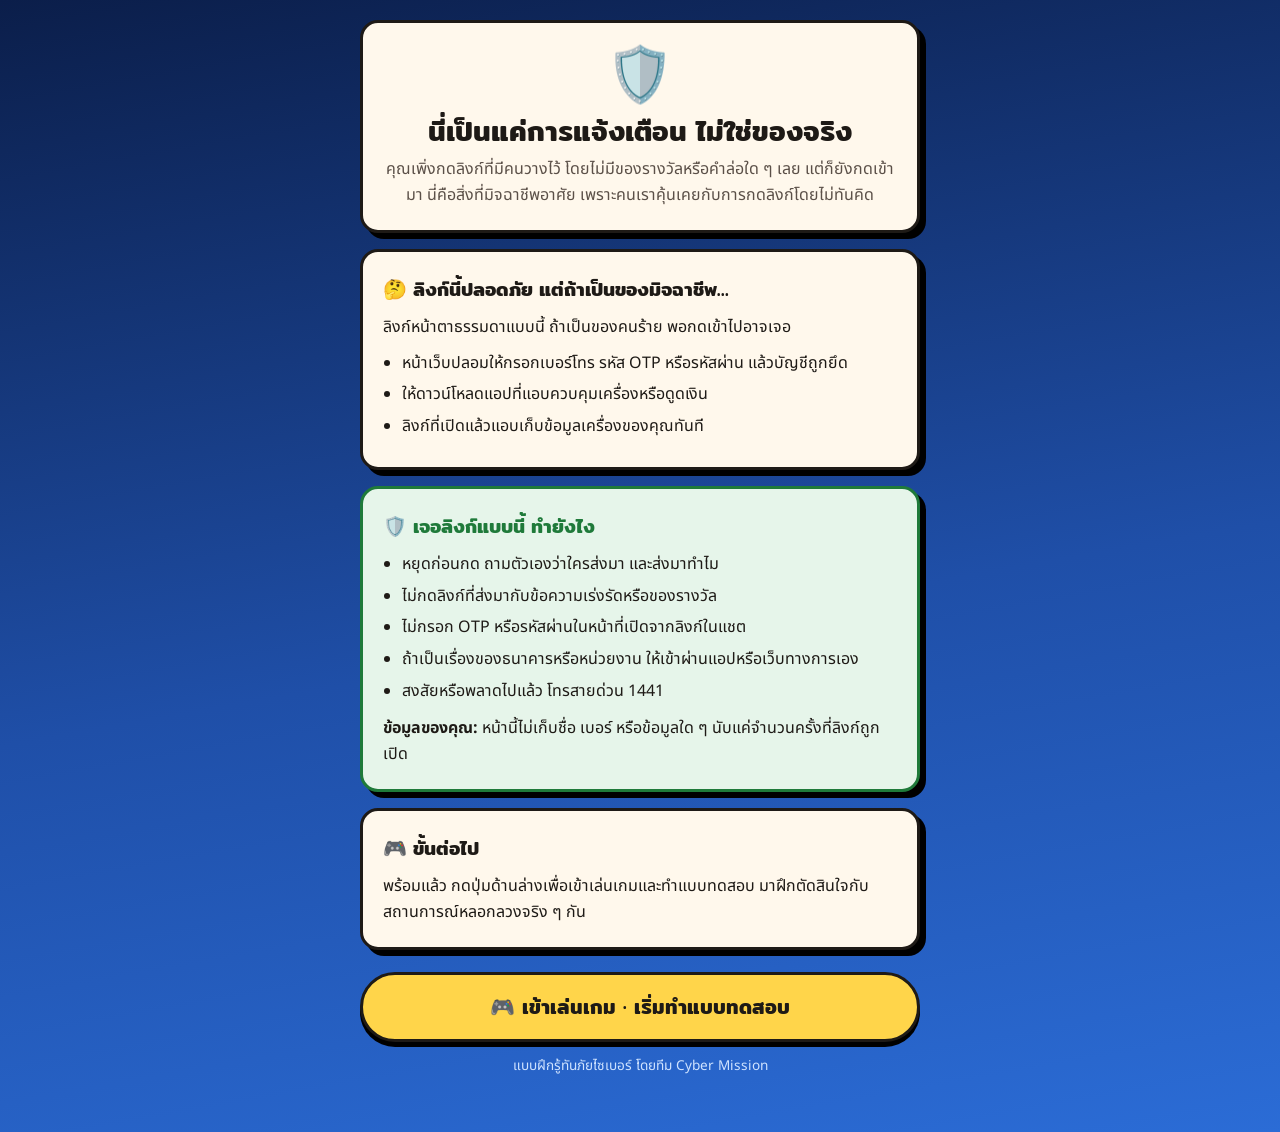
==== cyber-mission-real/index.html @ e285584d "Repurpose bait page: cyber-mission-real landing before the test, no discount framing Rename gift/ ->" ====
<!doctype html>
<html lang="th">
<head>
<meta charset="utf-8">
<meta name="viewport" content="width=device-width,initial-scale=1,viewport-fit=cover">
<meta name="robots" content="noindex">
<title>รู้ทันภัยไซเบอร์ · ก่อนทำแบบทดสอบ Cyber Mission</title>
<meta name="description" content="แบบฝึกรู้ทันการกดลิงก์ ก่อนเริ่มทำแบบทดสอบ Cyber Mission">
<meta property="og:type" content="website">
<meta property="og:title" content="🛡️ รู้ทันภัยไซเบอร์ · ก่อนทำแบบทดสอบ">
<meta property="og:description" content="แบบฝึกรู้ทันการกดลิงก์ ก่อนเริ่มทำแบบทดสอบ Cyber Mission">
<meta property="og:image" content="https://polypiku.github.io/cyber-mission/cyber-mission-real/og.png">
<meta property="og:image:width" content="1200">
<meta property="og:image:height" content="630">
<meta name="twitter:card" content="summary_large_image">
<link rel="preconnect" href="https://fonts.googleapis.com">
<link rel="preconnect" href="https://fonts.gstatic.com" crossorigin>
<link href="https://fonts.googleapis.com/css2?family=Mitr:wght@500;600&family=Noto+Sans+Thai:wght@400;600;800&display=swap" rel="stylesheet">
<style>
:root{--ink:#1E1A16;--paper:#FFF8EC;--blue:#1F4FA8;--sky:#49C8FF;--red:#E2462B;--ok:#1F7A3A;--muted:#5B5048}
*{box-sizing:border-box}
[hidden]{display:none !important}
html,body{margin:0}
body{font-family:"Noto Sans Thai",system-ui,sans-serif;color:var(--ink);background:linear-gradient(170deg,#0B1E4A,#1F4FA8 55%,#2B6CD6);min-height:100dvh;padding:20px 16px 40px;line-height:1.6}
.wrap{max-width:560px;margin:0 auto}
.load{min-height:70dvh;display:grid;place-items:center;text-align:center;color:#fff;font-family:Mitr,sans-serif;font-size:1.2rem}
.spin{width:46px;height:46px;border:5px solid rgba(255,255,255,.3);border-top-color:#fff;border-radius:50%;margin:0 auto 14px;animation:s 0.8s linear infinite}
@keyframes s{to{transform:rotate(360deg)}}
.card{background:var(--paper);border:3px solid var(--ink);border-radius:18px;box-shadow:6px 6px 0 #000;padding:22px 20px;margin-bottom:16px}
.hero{text-align:center;padding-top:26px}
.hook{font-size:3.4rem;line-height:1;margin:0}
h1{font-family:Mitr,sans-serif;font-weight:600;font-size:1.75rem;line-height:1.35;margin:10px 0 6px}
.sub{margin:0;color:var(--muted)}
.count{margin:18px auto 0;display:inline-block;background:#FFE7A0;border:2.5px solid var(--ink);border-radius:14px;padding:10px 18px;font-weight:600}
.count b{display:block;font-family:Mitr,sans-serif;font-size:2.4rem;line-height:1.1;color:var(--red)}
h2{font-family:Mitr,sans-serif;font-weight:600;font-size:1.2rem;margin:0 0 10px}
ul{margin:0;padding-left:1.2em}
li{margin:6px 0}
.safe{background:#E6F5EA;border-color:var(--ok)}
.safe h2{color:var(--ok)}
.cta{display:block;text-align:center;text-decoration:none;font-family:Mitr,sans-serif;font-weight:600;font-size:1.25rem;color:var(--ink);background:#FFD54A;border:3px solid var(--ink);border-radius:999px;box-shadow:0 5px 0 #000;padding:16px 18px;margin:22px 0 10px}
.cta:active{transform:translateY(3px);box-shadow:0 2px 0 #000}
.cta:focus-visible{outline:4px solid var(--sky);outline-offset:3px}
.foot{text-align:center;color:#CFE3FF;font-size:.85rem;margin-top:14px}
@media (prefers-reduced-motion:reduce){.spin{animation:none}}
</style>
</head>
<body>
<div class="wrap">
  <div class="load" id="load" aria-live="polite"><div><div class="spin" aria-hidden="true"></div>กำลังเปิดหน้า…</div></div>

  <main id="main" hidden>
    <section class="card hero">
      <p class="hook" aria-hidden="true">🛡️</p>
      <h1>นี่เป็นแค่การแจ้งเตือน ไม่ใช่ของจริง</h1>
      <p class="sub">คุณเพิ่งกดลิงก์ที่มีคนวางไว้ โดยไม่มีของรางวัลหรือคำล่อใด ๆ เลย แต่ก็ยังกดเข้ามา นี่คือสิ่งที่มิจฉาชีพอาศัย เพราะคนเราคุ้นเคยกับการกดลิงก์โดยไม่ทันคิด</p>
      <div class="count" id="count" hidden><span id="countLabel">คุณคือคนที่</span><b id="countNum">–</b><span id="countTail">ที่กดลิงก์นี้</span></div>
    </section>

    <section class="card">
      <h2>🤔 ลิงก์นี้ปลอดภัย แต่ถ้าเป็นของมิจฉาชีพ…</h2>
      <p style="margin:0 0 10px">ลิงก์หน้าตาธรรมดาแบบนี้ ถ้าเป็นของคนร้าย พอกดเข้าไปอาจเจอ</p>
      <ul>
        <li>หน้าเว็บปลอมให้กรอกเบอร์โทร รหัส OTP หรือรหัสผ่าน แล้วบัญชีถูกยึด</li>
        <li>ให้ดาวน์โหลดแอปที่แอบควบคุมเครื่องหรือดูดเงิน</li>
        <li>ลิงก์ที่เปิดแล้วแอบเก็บข้อมูลเครื่องของคุณทันที</li>
      </ul>
    </section>

    <section class="card safe">
      <h2>🛡️ เจอลิงก์แบบนี้ ทำยังไง</h2>
      <ul>
        <li>หยุดก่อนกด ถามตัวเองว่าใครส่งมา และส่งมาทำไม</li>
        <li>ไม่กดลิงก์ที่ส่งมากับข้อความเร่งรัดหรือของรางวัล</li>
        <li>ไม่กรอก OTP หรือรหัสผ่านในหน้าที่เปิดจากลิงก์ในแชต</li>
        <li>ถ้าเป็นเรื่องของธนาคารหรือหน่วยงาน ให้เข้าผ่านแอปหรือเว็บทางการเอง</li>
        <li>สงสัยหรือพลาดไปแล้ว โทรสายด่วน 1441</li>
      </ul>
      <p style="margin:12px 0 0"><b>ข้อมูลของคุณ:</b> หน้านี้ไม่เก็บชื่อ เบอร์ หรือข้อมูลใด ๆ นับแค่จำนวนครั้งที่ลิงก์ถูกเปิด</p>
    </section>

    <section class="card">
      <h2>🎮 ขั้นต่อไป</h2>
      <p style="margin:0">พร้อมแล้ว กดปุ่มด้านล่างเพื่อเข้าเล่นเกมและทำแบบทดสอบ มาฝึกตัดสินใจกับสถานการณ์หลอกลวงจริง ๆ กัน</p>
    </section>

    <a class="cta" href="../">🎮 เข้าเล่นเกม · เริ่มทำแบบทดสอบ</a>
    <p class="foot">แบบฝึกรู้ทันภัยไซเบอร์ โดยทีม Cyber Mission</p>
  </main>
</div>

<script>
/* Counts opens of this link in Supabase (bait_hit / bait_count).
   Nothing about the visitor is sent: only the campaign code from ?c= (e.g. a class: ?c=sec1).
   A browser that already opened the link is counted once. */
const SUPA_URL="https://mhxcivjgcobzrosgjupu.supabase.co";
const SUPA_KEY="eyJhbGciOiJIUzI1NiIsInR5cCI6IkpXVCJ9.eyJpc3MiOiJzdXBhYmFzZSIsInJlZiI6Im1oeGNpdmpnY29ienJvc2dqdXB1Iiwicm9sZSI6ImFub24iLCJpYXQiOjE3OTQ0OTI1NjEsImV4cCI6MjExMDA2ODU2MX0.poafJhGL6zQxCEZaC7FihrScjNpY0OekDEI1zTX2mP4";
const camp=((new URLSearchParams(location.search).get("c")||"main").toLowerCase().replace(/[^a-z0-9_-]/g,"").slice(0,32))||"main";
const seenKey="cm-bait-"+camp;
let seen=false; try{ seen=localStorage.getItem(seenKey)==="1"; }catch(e){}

async function rpc(fn){
  const ctl=new AbortController(), t=setTimeout(()=>ctl.abort(),6000);
  try{
    const r=await fetch(`${SUPA_URL}/rest/v1/rpc/${fn}`,{method:"POST",signal:ctl.signal,
      headers:{"Content-Type":"application/json",apikey:SUPA_KEY,Authorization:"Bearer "+SUPA_KEY},
      body:JSON.stringify({c:camp})});
    if(!r.ok) return null;
    const n=Number(await r.json()); return Number.isFinite(n)?n:null;
  }catch(e){ return null; }finally{ clearTimeout(t); }
}
async function run(){
  const wait=new Promise(r=>setTimeout(r,700));
  const n=await rpc(seen?"bait_count":"bait_hit");
  if(!seen && n!==null){ try{ localStorage.setItem(seenKey,"1"); }catch(e){} }
  await wait;
  document.getElementById("load").hidden=true;
  document.getElementById("main").hidden=false;
  if(n!==null){
    if(seen){ document.getElementById("countLabel").textContent="ลิงก์นี้ถูกกดไปแล้ว"; document.getElementById("countTail").textContent="ครั้ง"; }
    document.getElementById("countNum").textContent=n.toLocaleString("th-TH");
    document.getElementById("count").hidden=false;
  }
}
run();
</script>
</body>
</html>
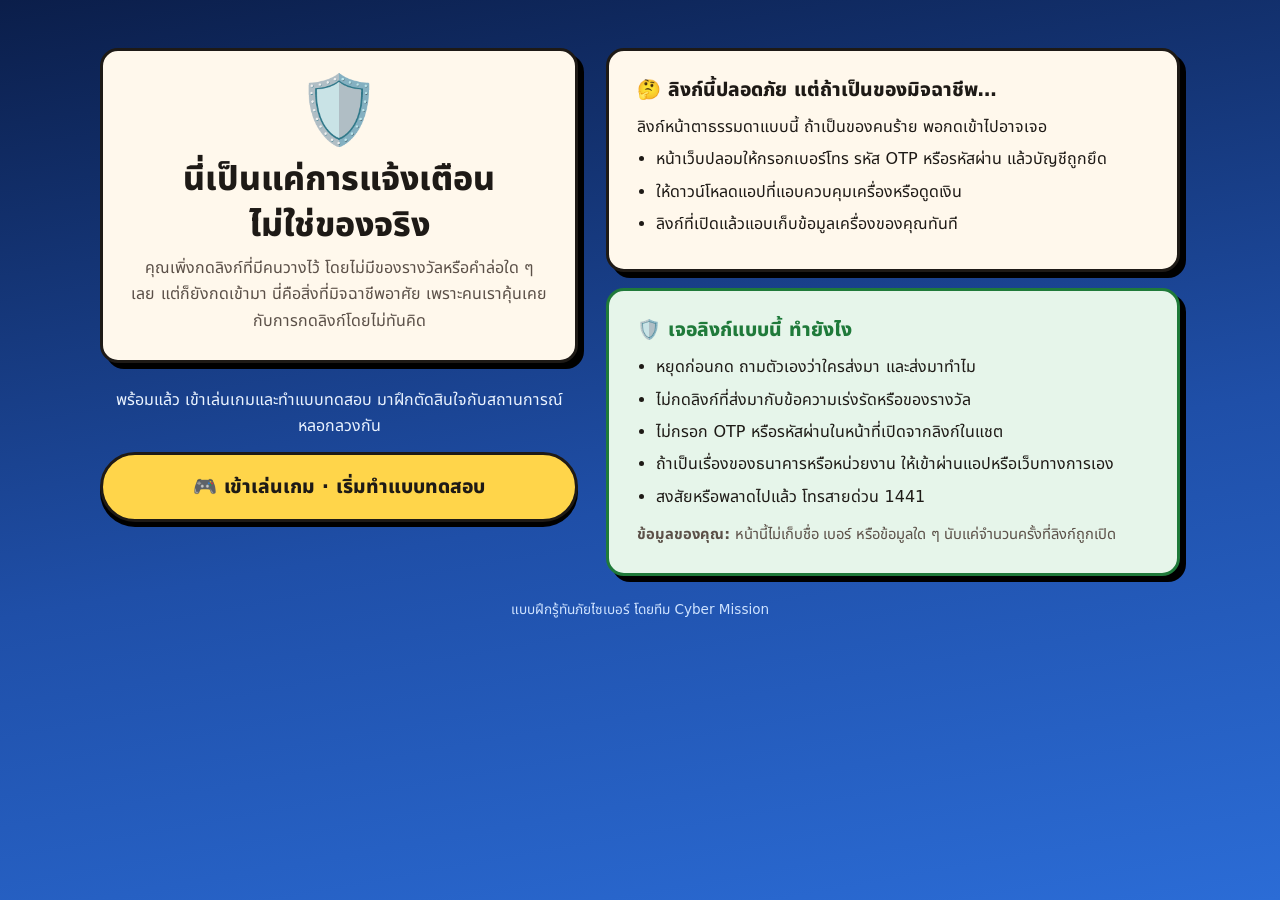
==== commit bfdf98c9: "One system font stack everywhere; wide layout for the drill page; remove dead code - Fonts: DOM, can" ====
--- a/cyber-mission-real/index.html
+++ b/cyber-mission-real/index.html
@@ -15,33 +15,51 @@
 <meta name="twitter:card" content="summary_large_image">
 <link rel="preconnect" href="https://fonts.googleapis.com">
 <link rel="preconnect" href="https://fonts.gstatic.com" crossorigin>
-<link href="https://fonts.googleapis.com/css2?family=Mitr:wght@500;600&family=Noto+Sans+Thai:wght@400;600;800&display=swap" rel="stylesheet">
+<link href="https://fonts.googleapis.com/css2?family=Noto+Sans+Thai:wght@400;600;700;800&display=swap" rel="stylesheet">
 <style>
-:root{--ink:#1E1A16;--paper:#FFF8EC;--blue:#1F4FA8;--sky:#49C8FF;--red:#E2462B;--ok:#1F7A3A;--muted:#5B5048}
+:root{--ink:#1E1A16;--paper:#FFF8EC;--sky:#49C8FF;--red:#E2462B;--ok:#1F7A3A;--muted:#5B5048;
+  --f:ui-sans-serif,system-ui,-apple-system,"Segoe UI","Noto Sans Thai","Sukhumvit Set",Thonburi,"Leelawadee UI",sans-serif}
 *{box-sizing:border-box}
 [hidden]{display:none !important}
 html,body{margin:0}
-body{font-family:"Noto Sans Thai",system-ui,sans-serif;color:var(--ink);background:linear-gradient(170deg,#0B1E4A,#1F4FA8 55%,#2B6CD6);min-height:100dvh;padding:20px 16px 40px;line-height:1.6}
+body{font-family:var(--f);color:var(--ink);background:linear-gradient(170deg,#0B1E4A,#1F4FA8 55%,#2B6CD6) fixed;min-height:100dvh;padding:20px 16px 40px;line-height:1.65}
 .wrap{max-width:560px;margin:0 auto}
-.load{min-height:70dvh;display:grid;place-items:center;text-align:center;color:#fff;font-family:Mitr,sans-serif;font-size:1.2rem}
+.load{min-height:70dvh;display:grid;place-items:center;text-align:center;color:#fff;font-weight:700;font-size:1.2rem}
 .spin{width:46px;height:46px;border:5px solid rgba(255,255,255,.3);border-top-color:#fff;border-radius:50%;margin:0 auto 14px;animation:s 0.8s linear infinite}
 @keyframes s{to{transform:rotate(360deg)}}
-.card{background:var(--paper);border:3px solid var(--ink);border-radius:18px;box-shadow:6px 6px 0 #000;padding:22px 20px;margin-bottom:16px}
-.hero{text-align:center;padding-top:26px}
+.grid{display:grid;gap:16px;grid-template-areas:"hero" "cards" "go"}
+.hero{grid-area:hero}.cards{grid-area:cards;display:grid;gap:16px}.go{grid-area:go}
+.card{background:var(--paper);border:3px solid var(--ink);border-radius:18px;box-shadow:6px 6px 0 #000;padding:22px 22px}
+.hero{text-align:center;padding-top:28px}
 .hook{font-size:3.4rem;line-height:1;margin:0}
-h1{font-family:Mitr,sans-serif;font-weight:600;font-size:1.75rem;line-height:1.35;margin:10px 0 6px}
-.sub{margin:0;color:var(--muted)}
-.count{margin:18px auto 0;display:inline-block;background:#FFE7A0;border:2.5px solid var(--ink);border-radius:14px;padding:10px 18px;font-weight:600}
-.count b{display:block;font-family:Mitr,sans-serif;font-size:2.4rem;line-height:1.1;color:var(--red)}
-h2{font-family:Mitr,sans-serif;font-weight:600;font-size:1.2rem;margin:0 0 10px}
+h1{font-weight:800;font-size:clamp(1.6rem,3.2vw,2.1rem);line-height:1.35;margin:12px 0 8px;text-wrap:balance}
+h1 span{white-space:nowrap}
+.sub{margin:0;color:var(--muted);text-wrap:pretty}
+.count{margin:20px auto 0;display:inline-block;background:#FFE7A0;border:2.5px solid var(--ink);border-radius:14px;padding:10px 22px;font-weight:700}
+.count b{display:block;font-weight:800;font-size:2.6rem;line-height:1.15;color:var(--red);font-variant-numeric:tabular-nums}
+h2{font-weight:800;font-size:1.2rem;line-height:1.4;margin:0 0 10px}
+p{margin:0}
 ul{margin:0;padding-left:1.2em}
 li{margin:6px 0}
 .safe{background:#E6F5EA;border-color:var(--ok)}
 .safe h2{color:var(--ok)}
-.cta{display:block;text-align:center;text-decoration:none;font-family:Mitr,sans-serif;font-weight:600;font-size:1.25rem;color:var(--ink);background:#FFD54A;border:3px solid var(--ink);border-radius:999px;box-shadow:0 5px 0 #000;padding:16px 18px;margin:22px 0 10px}
+.note{margin-top:12px;font-size:.92rem;color:var(--muted)}
+.go p{color:#EAF3FF;text-align:center;margin-bottom:12px}
+.cta{display:block;text-align:center;text-decoration:none;font-weight:800;font-size:1.2rem;color:var(--ink);background:#FFD54A;border:3px solid var(--ink);border-radius:999px;box-shadow:0 5px 0 #000;padding:16px 18px}
+.cta:hover{background:#FFE07A}
 .cta:active{transform:translateY(3px);box-shadow:0 2px 0 #000}
 .cta:focus-visible{outline:4px solid var(--sky);outline-offset:3px}
-.foot{text-align:center;color:#CFE3FF;font-size:.85rem;margin-top:14px}
+.foot{text-align:center;color:#CFE3FF;font-size:.85rem;margin-top:22px}
+/* wide screens: the message and the button stay on the left, the reading on the right */
+@media (min-width:900px){
+  body{padding:48px 32px 56px}
+  .wrap{max-width:1080px}
+  .grid{grid-template-columns:minmax(0,5fr) minmax(0,6fr);grid-template-areas:"hero cards" "go cards";grid-template-rows:auto 1fr;gap:24px 28px;align-items:start}
+  .hero{padding:40px 32px 36px}
+  .hook{font-size:4.2rem}
+  .go{position:sticky;top:24px}
+  .card{padding:26px 28px}
+}
 @media (prefers-reduced-motion:reduce){.spin{animation:none}}
 </style>
 </head>
@@ -50,41 +68,42 @@
   <div class="load" id="load" aria-live="polite"><div><div class="spin" aria-hidden="true"></div>กำลังเปิดหน้า…</div></div>
 
   <main id="main" hidden>
-    <section class="card hero">
-      <p class="hook" aria-hidden="true">🛡️</p>
-      <h1>นี่เป็นแค่การแจ้งเตือน ไม่ใช่ของจริง</h1>
-      <p class="sub">คุณเพิ่งกดลิงก์ที่มีคนวางไว้ โดยไม่มีของรางวัลหรือคำล่อใด ๆ เลย แต่ก็ยังกดเข้ามา นี่คือสิ่งที่มิจฉาชีพอาศัย เพราะคนเราคุ้นเคยกับการกดลิงก์โดยไม่ทันคิด</p>
-      <div class="count" id="count" hidden><span id="countLabel">คุณคือคนที่</span><b id="countNum">–</b><span id="countTail">ที่กดลิงก์นี้</span></div>
-    </section>
+    <div class="grid">
+      <section class="card hero">
+        <p class="hook" aria-hidden="true">🛡️</p>
+        <h1><span>นี่เป็นแค่การแจ้งเตือน</span> <span>ไม่ใช่ของจริง</span></h1>
+        <p class="sub">คุณเพิ่งกดลิงก์ที่มีคนวางไว้ โดยไม่มีของรางวัลหรือคำล่อใด ๆ เลย แต่ก็ยังกดเข้ามา นี่คือสิ่งที่มิจฉาชีพอาศัย เพราะคนเราคุ้นเคยกับการกดลิงก์โดยไม่ทันคิด</p>
+        <div class="count" id="count" hidden><span id="countLabel">คุณคือคนที่</span><b id="countNum">–</b><span id="countTail">ที่กดลิงก์นี้</span></div>
+      </section>
 
-    <section class="card">
-      <h2>🤔 ลิงก์นี้ปลอดภัย แต่ถ้าเป็นของมิจฉาชีพ…</h2>
-      <p style="margin:0 0 10px">ลิงก์หน้าตาธรรมดาแบบนี้ ถ้าเป็นของคนร้าย พอกดเข้าไปอาจเจอ</p>
-      <ul>
-        <li>หน้าเว็บปลอมให้กรอกเบอร์โทร รหัส OTP หรือรหัสผ่าน แล้วบัญชีถูกยึด</li>
-        <li>ให้ดาวน์โหลดแอปที่แอบควบคุมเครื่องหรือดูดเงิน</li>
-        <li>ลิงก์ที่เปิดแล้วแอบเก็บข้อมูลเครื่องของคุณทันที</li>
-      </ul>
-    </section>
+      <div class="cards">
+        <section class="card">
+          <h2>🤔 ลิงก์นี้ปลอดภัย แต่ถ้าเป็นของมิจฉาชีพ…</h2>
+          <p>ลิงก์หน้าตาธรรมดาแบบนี้ ถ้าเป็นของคนร้าย พอกดเข้าไปอาจเจอ</p>
+          <ul>
+            <li>หน้าเว็บปลอมให้กรอกเบอร์โทร รหัส OTP หรือรหัสผ่าน แล้วบัญชีถูกยึด</li>
+            <li>ให้ดาวน์โหลดแอปที่แอบควบคุมเครื่องหรือดูดเงิน</li>
+            <li>ลิงก์ที่เปิดแล้วแอบเก็บข้อมูลเครื่องของคุณทันที</li>
+          </ul>
+        </section>
+        <section class="card safe">
+          <h2>🛡️ เจอลิงก์แบบนี้ ทำยังไง</h2>
+          <ul>
+            <li>หยุดก่อนกด ถามตัวเองว่าใครส่งมา และส่งมาทำไม</li>
+            <li>ไม่กดลิงก์ที่ส่งมากับข้อความเร่งรัดหรือของรางวัล</li>
+            <li>ไม่กรอก OTP หรือรหัสผ่านในหน้าที่เปิดจากลิงก์ในแชต</li>
+            <li>ถ้าเป็นเรื่องของธนาคารหรือหน่วยงาน ให้เข้าผ่านแอปหรือเว็บทางการเอง</li>
+            <li>สงสัยหรือพลาดไปแล้ว โทรสายด่วน 1441</li>
+          </ul>
+          <p class="note"><b>ข้อมูลของคุณ:</b> หน้านี้ไม่เก็บชื่อ เบอร์ หรือข้อมูลใด ๆ นับแค่จำนวนครั้งที่ลิงก์ถูกเปิด</p>
+        </section>
+      </div>
 
-    <section class="card safe">
-      <h2>🛡️ เจอลิงก์แบบนี้ ทำยังไง</h2>
-      <ul>
-        <li>หยุดก่อนกด ถามตัวเองว่าใครส่งมา และส่งมาทำไม</li>
-        <li>ไม่กดลิงก์ที่ส่งมากับข้อความเร่งรัดหรือของรางวัล</li>
-        <li>ไม่กรอก OTP หรือรหัสผ่านในหน้าที่เปิดจากลิงก์ในแชต</li>
-        <li>ถ้าเป็นเรื่องของธนาคารหรือหน่วยงาน ให้เข้าผ่านแอปหรือเว็บทางการเอง</li>
-        <li>สงสัยหรือพลาดไปแล้ว โทรสายด่วน 1441</li>
-      </ul>
-      <p style="margin:12px 0 0"><b>ข้อมูลของคุณ:</b> หน้านี้ไม่เก็บชื่อ เบอร์ หรือข้อมูลใด ๆ นับแค่จำนวนครั้งที่ลิงก์ถูกเปิด</p>
-    </section>
-
-    <section class="card">
-      <h2>🎮 ขั้นต่อไป</h2>
-      <p style="margin:0">พร้อมแล้ว กดปุ่มด้านล่างเพื่อเข้าเล่นเกมและทำแบบทดสอบ มาฝึกตัดสินใจกับสถานการณ์หลอกลวงจริง ๆ กัน</p>
-    </section>
-
-    <a class="cta" href="../">🎮 เข้าเล่นเกม · เริ่มทำแบบทดสอบ</a>
+      <div class="go">
+        <p>พร้อมแล้ว เข้าเล่นเกมและทำแบบทดสอบ มาฝึกตัดสินใจกับสถานการณ์หลอกลวงกัน</p>
+        <a class="cta" href="../">🎮 เข้าเล่นเกม · เริ่มทำแบบทดสอบ</a>
+      </div>
+    </div>
     <p class="foot">แบบฝึกรู้ทันภัยไซเบอร์ โดยทีม Cyber Mission</p>
   </main>
 </div>
